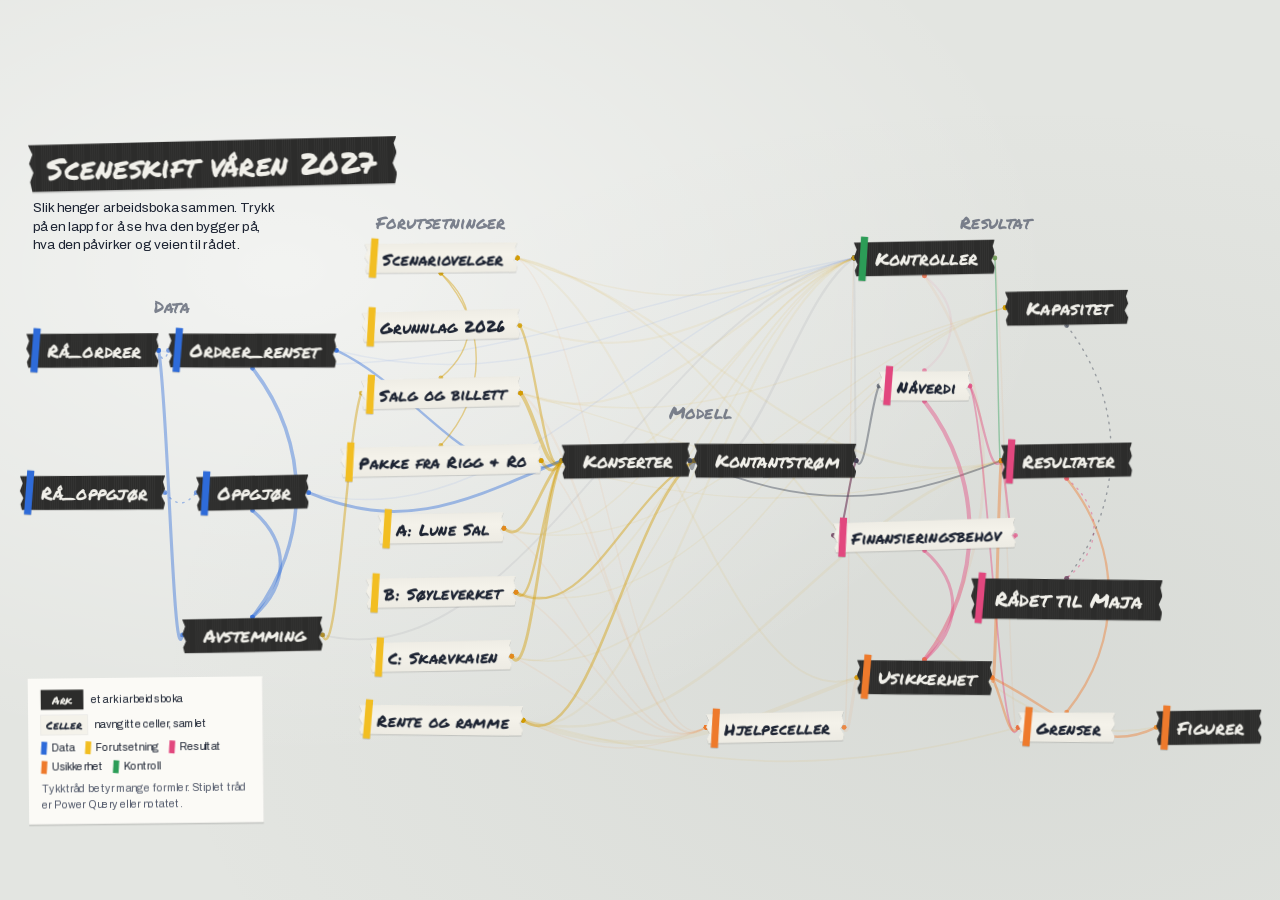
==== site/tavla.html @ 6a5ffc37 "Tavla: «Hva vi har gjort» med tall fra arbeidsboka for hver lapp, felles med turen Co-Authored-By: C" ====
<!doctype html>
<html lang="nb">
<head>
<meta charset="utf-8">
<meta name="viewport" content="width=device-width, initial-scale=1">
<title>Sceneskift: tavla</title>
<link rel="stylesheet" href="style.css">
<link rel="stylesheet" href="detaljer.css">
</head>
<body>
<main class="rom">
  <div class="scene" id="scene">
    <div class="tavle" id="tavle" aria-label="Tavle med arkene og forutsetningene i arbeidsboka">
      <svg class="trader" id="trader" aria-hidden="true"></svg>

      <header class="tittel">
        <h1 class="gaffa-stor"><span>Sceneskift våren 2027</span></h1>
        <p class="tittel-under">Slik henger arbeidsboka sammen. Trykk på en lapp for å se hva den bygger på, hva den påvirker og veien til rådet.</p>
      </header>

      <p class="kolonne" style="left:242px; top:250px">Data</p>
      <p class="kolonne" style="left:620px; top:132px">Forutsetninger</p>
      <p class="kolonne" style="left:985px; top:400px">Modell</p>
      <p class="kolonne" style="left:1400px; top:132px">Resultat</p>

      <aside class="forklaring" aria-label="Slik leser du tavla">
        <p class="forklaring-rad"><span class="prove gaffa">Ark</span> et ark i arbeidsboka</p>
        <p class="forklaring-rad"><span class="prove hvit">Celler</span> navngitte celler, samlet</p>
        <ul class="farger">
          <li><i style="--c:var(--blaa)"></i>Data</li>
          <li><i style="--c:var(--gul)"></i>Forutsetning</li>
          <li><i style="--c:var(--rosa)"></i>Resultat</li>
          <li><i style="--c:var(--oransje)"></i>Usikkerhet</li>
          <li><i style="--c:var(--gronn)"></i>Kontroll</li>
        </ul>
        <p class="forklaring-tekst">Tykk tråd betyr mange formler. Stiplet tråd er Power Query eller notatet.</p>
      </aside>
    </div>
  </div>

  <section class="ark-panel" id="panel" aria-live="polite" hidden>
    <button class="lukk" id="lukk" type="button" aria-label="Lukk">×</button>
    <div id="panel-innhold"></div>
  </section>
</main>

<script src="data/graph.js"></script>
<script src="detaljer.js"></script>
<script src="app.js"></script>
</body>
</html>
---- site/style.css ----
@font-face {
  font-family: "Marker";
  src: url("fonts/permanent-marker.woff2") format("woff2");
  font-display: swap;
}
@font-face {
  font-family: "Archivo";
  src: url("fonts/archivo-latin.woff2") format("woff2");
  font-weight: 400 800;
  font-stretch: 62% 125%;
  font-display: swap;
}

:root {
  color-scheme: light;
  --tavle: #e3e5e1;
  --blekk: #1d2433;
  --blekk-svak: #555c6d;
  --strek: rgba(29, 36, 51, .12);
  --gaffa: #2c2c2b;
  --tape: #f4f2ea;
  --papir: #fbfaf6;
  --blaa: #2e6bd9;
  --gul: #f2be22;
  --rosa: #e2477e;
  --oransje: #ee7a2c;
  --gronn: #2c9d57;
  --pluss: #1f7a45;
  --minus: #b3263e;
  --panel-b: 460px;
}

* { box-sizing: border-box; }

html, body { margin: 0; height: 100%; }

body {
  background: var(--tavle);
  color: var(--blekk);
  font-family: "Archivo", system-ui, sans-serif;
  font-size: 17px;
  line-height: 1.5;
  overflow: hidden;
}

.rom { position: relative; height: 100vh; display: flex; }

/* Tavla har faste koordinater og skaleres for å passe skjermen */
.scene {
  position: relative;
  flex: 1;
  overflow: hidden;
  background:
    radial-gradient(ellipse at 22% 30%, rgba(255,255,255,.55), transparent 55%),
    radial-gradient(ellipse at 80% 75%, rgba(120,128,120,.10), transparent 60%),
    var(--tavle);
}
.sizer { position: absolute; left: 0; top: 0; pointer-events: none; }
.tavle {
  position: absolute;
  left: 0; top: 0;
  width: 1800px;
  height: 940px;
  transform-origin: 0 0;
  transition: transform .5s cubic-bezier(.3,.1,.2,1);
}
.trader {
  position: absolute;
  inset: 0;
  width: 1800px;
  height: 940px;
  overflow: visible;
}

/* Tittel */
.tittel { position: absolute; left: 40px; top: 34px; width: 520px; }
.gaffa-stor {
  display: inline-block;
  margin: 0;
  filter: drop-shadow(0 2px 0 rgba(0,0,0,.18));
  transform: rotate(-1.2deg);
}
.gaffa-stor span {
  display: block;
  padding: 12px 30px 10px 26px;
  background: var(--gaffa);
  background-image: repeating-linear-gradient(90deg, rgba(255,255,255,.035) 0 1px, transparent 1px 3px);
  color: #f1f0ea;
  font-family: "Marker", cursive;
  font-weight: 400;
  font-size: 42px;
  line-height: 1.1;
  clip-path: polygon(0 3%, 6px 22%, 1px 41%, 7px 60%, 2px 79%, 5px 100%, calc(100% - 3px) 97%, 100% 76%, calc(100% - 6px) 55%, 100% 33%, calc(100% - 4px) 14%, 100% 0);
}
.tittel-under {
  margin: 14px 0 0 6px;
  max-width: 32ch;
  font-size: 19px;
  line-height: 1.4;
}

/* Kolonneoverskrifter skrevet rett på tavla */
.kolonne {
  position: absolute;
  margin: 0;
  transform: translateX(-50%);
  font-family: "Marker", cursive;
  font-size: 24px;
  color: var(--blekk-svak);
  opacity: .75;
  transition: opacity .2s ease;
}

/* Lappene */
.lapp {
  position: absolute;
  transform: translate(-50%, -50%) rotate(var(--rot, 0deg));
  border: 0;
  padding: 0;
  background: none;
  cursor: pointer;
  font: inherit;
  color: inherit;
  filter: drop-shadow(0 1.5px 0 rgba(0,0,0,.2));
  transition: opacity .2s ease, transform .2s ease;
}
.lapp-wrap { position: relative; display: block; }
.lapp-tekst {
  display: block;
  padding: 10px 20px 8px 26px;
  font-family: "Marker", cursive;
  font-size: 23px;
  line-height: 1.1;
  white-space: nowrap;
  clip-path: polygon(0 4%, 4px 24%, 0 46%, 5px 66%, 1px 84%, 3px 100%, calc(100% - 2px) 96%, 100% 78%, calc(100% - 5px) 58%, 100% 38%, calc(100% - 3px) 18%, 100% 0);
}
.lapp.hvit .lapp-tekst {
  background: var(--tape);
  background-image: linear-gradient(180deg, rgba(0,0,0,.025), transparent 40%, rgba(0,0,0,.03));
  color: var(--blekk);
}
.lapp.gaffa .lapp-tekst {
  background: var(--gaffa);
  background-image: repeating-linear-gradient(90deg, rgba(255,255,255,.035) 0 1px, transparent 1px 3px);
  color: #f1f0ea;
  font-size: 25px;
  padding: 12px 24px 10px 30px;
}
.lapp.stor .lapp-tekst { font-size: 28px; padding: 15px 28px 13px 34px; }

/* Biten med spike-tape som holder lappen oppe */
.lapp-flik {
  position: absolute;
  left: 8px;
  top: -6px;
  width: 10px;
  height: calc(100% + 12px);
  background: var(--c, transparent);
  transform: rotate(4deg);
}

.lapp:hover { transform: translate(-50%, -50%) rotate(var(--rot, 0deg)) scale(1.05); }
.lapp:focus-visible { outline: 3px solid var(--blekk); outline-offset: 5px; }
.lapp.valgt { transform: translate(-50%, -50%) rotate(0deg) scale(1.1); z-index: 3; }
.lapp.valgt .lapp-tekst { box-shadow: inset 0 -5px 0 var(--c, var(--blekk)); }
.tavle.fokus .lapp:not(.valgt):not(.nabo):not(.paa-vei):not(.tur-fokus) { opacity: .22; }
.tavle.fokus .kolonne, .tavle.fokus .forklaring, .tavle.fokus .tittel { opacity: .3; }
.tittel, .forklaring { transition: opacity .2s ease; }

/* Tråder */
.traad {
  fill: none;
  stroke-linecap: round;
  opacity: .42;
  transition: opacity .2s ease;
}
.traad.manuell { stroke-dasharray: 2 8; }
.traad.stille { opacity: .07; }
.tavle.fokus .traad { opacity: .04; }
.tavle.fokus .traad.inn,
.tavle.fokus .traad.ut { opacity: .9; }
.tavle.fokus .traad.vei { opacity: 1; }
.traad-vei { fill: none; stroke: var(--blekk); stroke-linecap: round; opacity: 0; pointer-events: none; }
.tavle.fokus .traad-vei.vei { opacity: .16; }
.traad-treff { fill: none; stroke: transparent; stroke-width: 16; cursor: help; }
.nal { opacity: .6; }
.tavle.fokus .nal { opacity: .06; }
.tavle.fokus .nal.aktiv { opacity: 1; }

.trader.tegn .traad {
  stroke-dasharray: var(--len);
  stroke-dashoffset: var(--len);
  animation: legg-kabel 1.1s cubic-bezier(.45,.05,.3,1) forwards;
  animation-delay: var(--delay);
}
.trader.tegn .traad.manuell { stroke-dasharray: 2 8; stroke-dashoffset: 0; animation: none; }
@keyframes legg-kabel { to { stroke-dashoffset: 0; } }

/* Forklaringen nederst til venstre */
.forklaring {
  position: absolute;
  left: 40px; top: 790px;
  width: 330px;
  padding: 16px 18px 10px;
  background: var(--papir);
  transform: rotate(-.6deg);
  filter: drop-shadow(0 2px 1px rgba(0,0,0,.15));
  font-size: 15px;
}
.forklaring-rad { margin: 0 0 8px; display: flex; align-items: center; gap: 10px; }
.prove {
  display: inline-block;
  min-width: 60px;
  padding: 3px 8px 2px;
  font-family: "Marker", cursive;
  font-size: 15px;
  text-align: center;
}
.prove.gaffa { background: var(--gaffa); color: #f1f0ea; }
.prove.hvit { background: var(--tape); box-shadow: 0 0 0 1px rgba(0,0,0,.08); }
.farger { list-style: none; margin: 6px 0 8px; padding: 0; display: flex; flex-wrap: wrap; gap: 4px 14px; }
.farger li { display: flex; align-items: center; gap: 6px; }
.farger i { width: 8px; height: 18px; background: var(--c); transform: rotate(4deg); }
.forklaring-tekst { margin: 0 0 6px; color: var(--blekk-svak); }

/* Panelet */
.ark-panel {
  position: relative;
  flex: 0 0 var(--panel-b);
  height: 100vh;
  overflow-y: auto;
  padding: 40px 34px 48px;
  background: var(--papir);
  box-shadow: -1px 0 0 rgba(0,0,0,.08), -12px 0 24px -18px rgba(0,0,0,.25);
}
.ark-panel[hidden] { display: none; }
.lukk {
  position: absolute;
  top: 14px; right: 16px;
  width: 40px; height: 40px;
  border: 0;
  background: none;
  font-size: 30px;
  line-height: 1;
  color: var(--blekk-svak);
  cursor: pointer;
}
.lukk:focus-visible { outline: 3px solid var(--blekk); }

.p-type { display: flex; align-items: center; gap: 8px; margin: 0 0 6px; font-size: 15px; color: var(--blekk-svak); }
.p-type i, .kobling i, .steg i { flex: 0 0 8px; width: 8px; height: 18px; background: var(--c); transform: rotate(4deg); }
.p-tittel { margin: 0 0 12px; font-family: "Marker", cursive; font-weight: 400; font-size: 36px; line-height: 1.1; }
.p-desc { margin: 0 0 10px; font-size: 18px; max-width: 40ch; }
.p-meta { margin: 0; font-size: 14px; color: var(--blekk-svak); }

.seksjon { margin-top: 30px; }
.p-h {
  margin: 0 0 10px;
  font-size: 15px;
  font-weight: 700;
  font-stretch: 88%;
  letter-spacing: .01em;
}
.p-h small { font-weight: 400; color: var(--blekk-svak); }
.p-hjelp { margin: -4px 0 12px; font-size: 14px; color: var(--blekk-svak); }

/* Veien til rådet */
.vei { list-style: none; margin: 0; padding: 0; position: relative; }
.vei::before {
  content: "";
  position: absolute;
  left: 12px; top: 18px; bottom: 18px;
  border-left: 2px solid var(--blekk);
  opacity: .25;
}
.steg {
  position: relative;
  display: flex;
  align-items: center;
  gap: 12px;
  width: 100%;
  padding: 6px 0;
  border: 0;
  background: none;
  font: inherit;
  color: inherit;
  text-align: left;
  cursor: pointer;
}
.steg b {
  flex: 0 0 26px;
  height: 26px;
  border-radius: 50%;
  background: var(--papir);
  box-shadow: 0 0 0 2px var(--blekk);
  font-size: 13px;
  line-height: 26px;
  text-align: center;
  font-variant-numeric: tabular-nums;
}
.steg.her b { background: var(--blekk); color: var(--papir); }
.steg span { flex: 1; }
.steg small { color: var(--blekk-svak); font-size: 13px; }
.steg:hover span { text-decoration: underline; text-underline-offset: 3px; }
.steg:focus-visible { outline: 3px solid var(--blekk); outline-offset: 2px; }

/* Slik regnes det */
.slik { margin: 0; padding-left: 22px; }
.slik li { margin-bottom: 6px; }
.slik li::marker { color: var(--blekk-svak); }

/* Tabeller */
.tabell { width: 100%; border-collapse: collapse; font-size: 15px; font-variant-numeric: tabular-nums; }
.tabell th { padding: 6px 0 6px 8px; font-weight: 600; font-size: 13px; color: var(--blekk-svak); text-align: right; border-bottom: 1px solid var(--strek); }
.tabell th:first-child, .tabell td:first-child { text-align: left; padding-left: 0; }
.tabell td { padding: 7px 0 7px 8px; text-align: right; border-bottom: 1px solid var(--strek); white-space: nowrap; }
.tabell td:first-child { white-space: normal; }
.tabell .pluss { color: var(--pluss); }
.tabell .minus { color: var(--minus); }
.tabell + .tabell { margin-top: 22px; }
.tabell .rad-tittel td { padding-top: 14px; font-weight: 600; border-bottom: 0; }

/* Koblinger */
.koblinger { list-style: none; margin: 0; padding: 0; }
.koblinger li { border-top: 1px solid var(--strek); }
.kobling {
  display: flex;
  width: 100%;
  align-items: center;
  gap: 10px;
  padding: 9px 0;
  border: 0;
  background: none;
  font: inherit;
  color: inherit;
  text-align: left;
  cursor: pointer;
}
.kobling span { flex: 1; }
.kobling small { color: var(--blekk-svak); font-size: 14px; white-space: nowrap; }
.kobling:hover span { text-decoration: underline; text-underline-offset: 3px; }
.kobling:focus-visible { outline: 3px solid var(--blekk); outline-offset: 2px; }
.tom { margin: 0; font-size: 15px; color: var(--blekk-svak); }

/* Utvidbare detaljer */
details { border-top: 1px solid var(--strek); }
details > summary { list-style: none; cursor: pointer; }
details > summary::-webkit-details-marker { display: none; }
.celle-sum { display: flex; align-items: baseline; gap: 12px; padding: 9px 0; }
.celle-sum span { flex: 1; }
.celle-sum strong { font-weight: 600; font-variant-numeric: tabular-nums; white-space: nowrap; }
.celle-detalj, .eks { margin: 0 0 10px; font-size: 13.5px; color: var(--blekk-svak); word-break: break-word; }
.celle-detalj code, .eks code { font-family: inherit; color: var(--blekk); }
details[open] .celle-sum span { text-decoration: underline; text-underline-offset: 3px; }

/* Øvingsspørsmål */
.ovelse { padding: 16px 18px; background: var(--tape); }
.ovelse p { margin: 0; font-weight: 600; }
.ovelse details { border: 0; margin-top: 10px; }
.ovelse summary { display: inline-block; font-size: 15px; text-decoration: underline; text-underline-offset: 3px; }
.ovelse details p { margin-top: 8px; font-weight: 400; }

.p-fot { margin-top: 34px; font-size: 13px; color: var(--blekk-svak); }

.tips {
  position: fixed;
  z-index: 10;
  max-width: 340px;
  padding: 8px 10px;
  background: var(--blekk);
  color: #f1f0ea;
  font-size: 14px;
  line-height: 1.35;
  pointer-events: none;
}
.tips code { display: block; margin-top: 4px; font-family: inherit; opacity: .8; word-break: break-word; }

/* Hva vi har gjort: tallene fra arbeidsboka i panelet */
@media (min-width: 761px) { .ark-panel.bred { flex-basis: min(660px, 50vw); } }
.gjort { margin: 0 0 16px; padding-left: 20px; }
.gjort li { margin-bottom: 6px; }
.gjort li::marker { color: var(--blekk-svak); }
.tk-detalj { overflow-x: auto; }
.ark-panel .tk-tabell { font-size: 14px; }
.ark-panel .tk-tabell.tett { font-size: 13px; }
.ark-panel .tk-tabell tr.hode th { font-size: 15px; }
.ark-panel .tk-tabell tr.sum td, .ark-panel .tk-tabell tr.sum th { font-size: 15px; }
.ark-panel .tk-tabell td, .ark-panel .tk-tabell th { white-space: nowrap; }
.ark-panel .tk-tabell td.begrunnelse { max-width: none; min-width: 220px; white-space: normal; }
.ark-panel .tk-tittel { font-size: 17px; }
.ark-panel .tk-linje { grid-template-columns: 130px 1fr; font-size: 14px; }
.ark-panel .tk-linje b { font-size: 17px; }
.ark-panel .tk-liten { font-size: 13px; }
.ark-panel .tk-chips { grid-template-columns: repeat(3, 1fr); }
.ark-panel .tk-side-om-side { grid-template-columns: 1fr; }
.ark-panel .tk-saldo { max-width: 440px; }
.ark-panel .tk-kontroller { columns: 1; }
.ark-panel .tk-sal img { height: 200px; }

@media (max-width: 760px) {
  body { overflow: auto; }
  .rom { flex-direction: column; height: auto; }
  .scene { flex: none; height: 58vh; overflow: auto; }
  .ark-panel { flex: none; width: 100%; height: auto; min-height: 42vh; padding: 28px 16px 40px; }
}
@media (max-width: 760px) {
  body.tur-modus { overflow: hidden; }
  .tur-modus .rom { flex-direction: row; height: 100vh; }
  .tur-modus .scene { flex: 1; height: auto; overflow: hidden; }
  .tur-modus .ark-panel { display: none; }
}

@media (prefers-reduced-motion: reduce) {
  .tavle, .lapp, .traad, .kolonne, .tittel, .forklaring { transition: none; }
  .trader.tegn .traad { animation: none; stroke-dashoffset: 0; stroke-dasharray: none; }
  .trader.tegn .traad.manuell { stroke-dasharray: 2 8; }
}

/* Turmodus: styrt fra presentasjonen */
.tur-modus .tittel, .tur-modus .forklaring { display: none; }
.tur-modus .lapp { pointer-events: none; }
.tur-modus .tavle { transition: transform 1.2s cubic-bezier(.65, 0, .35, 1); }
.tur-modus .lapp, .tur-modus .traad, .tur-modus .nal { transition: opacity .6s ease, transform .6s ease; }
@media (prefers-reduced-motion: reduce) {
  .tur-modus .tavle, .tur-modus .lapp, .tur-modus .traad, .tur-modus .nal { transition: none; }
}
---- site/detaljer.css ----
/* Kort med tall fra arbeidsboka. Brukes i turen (presentasjonen) og i panelet på tavla */
.tk-tittel { margin: 0 0 8px; font-family: "Marker", cursive; font-size: 21px; }
.tk-tittel:not(:first-child) { margin-top: 16px; }
.tk-linjer { display: grid; gap: 2px; }
.tk-linje { display: grid; grid-template-columns: 150px 1fr; gap: 12px; align-items: baseline; padding: 5px 0; border-top: 1px solid var(--strek); font-size: 16px; }
.tk-linje b { font-size: 22px; font-weight: 800; font-stretch: 90%; font-variant-numeric: tabular-nums; white-space: nowrap; }
.tk-linje span { color: var(--blekk-svak); }
.tk-linje.minus b { color: var(--minus); }
.tk-linje.pluss b { color: var(--gronn); }
.tk-linje.sum b { border-top: 2px solid var(--blekk); }
.tk-tabell { width: 100%; border-collapse: collapse; font-size: 18px; font-variant-numeric: tabular-nums; }
.tk-tabell th, .tk-tabell td { padding: 6px 4px; border-top: 1px solid var(--strek); text-align: right; }
.tk-tabell th:first-child { text-align: left; font-weight: 400; color: var(--blekk-svak); }
.tk-tabell tr.hode th { border-top: 0; font-family: "Marker", cursive; font-weight: 400; font-size: 19px; color: var(--blekk); }
.tk-tabell tr.sum td, .tk-tabell tr.sum th { border-top: 2px solid var(--blekk); font-weight: 800; font-size: 22px; color: var(--blekk); }
.tk-tabell .rod { color: var(--minus); font-weight: 700; }
.tk-tabell .gronn { color: var(--gronn); }
.tk-liten { margin: 12px 0 0; font-size: 15px; line-height: 1.4; color: var(--blekk-svak); }
.tk-tekst { margin: 0; font-size: 18px; line-height: 1.4; }
.tk-svar { margin: 14px 0 0; font-family: "Marker", cursive; font-size: 30px; }
.tk-svar b { display: inline-block; padding: 4px 16px 0; background: var(--gaffa); color: #f1f0ea; font-weight: 400; transform: rotate(-2deg); }
.tk-farger { display: flex; flex-wrap: wrap; gap: 8px 18px; margin: 0; padding: 0; list-style: none; font-size: 17px; }
.tk-farger li { display: flex; align-items: center; gap: 8px; }
.tk-farger li::before { content: ""; width: 10px; height: 22px; background: var(--c); transform: rotate(4deg); }
.tk-vei { margin: 0; padding-left: 26px; font-size: 18px; line-height: 1.55; }
.tk-saldo { display: block; width: 100%; height: auto; }
.tk-saldo .aks { font-size: 12px; fill: var(--blekk-svak); }
.tk-saldo .akse { stroke: var(--blekk); stroke-opacity: .25; }
.tk-saldo .rutenett { stroke: var(--blekk); stroke-opacity: .07; }
.tk-saldo .rammestrek { stroke: var(--minus); stroke-width: 2; stroke-dasharray: 6 5; }
.tk-saldo .ille { fill: rgba(179, 38, 62, .09); }
.tk-saldo path { fill: none; stroke: var(--blekk); stroke-width: 2.2; stroke-linejoin: round; }
.tk-saldo .linje-a { stroke-dasharray: 2 5; stroke-linecap: round; }
.tk-saldo .linje-c { stroke-dasharray: 9 5; }
.tk-saldo .linje-b { stroke: var(--minus); stroke-width: 3.2; }
.tk-saldo .merke { font-family: "Marker", cursive; font-size: 15px; fill: var(--blekk); }
.tk-saldo .bunn { fill: var(--minus); }
.tk-tabell.tett { font-size: 15px; }
.tk-tabell.tett th, .tk-tabell.tett td { padding: 3px 6px; }
.tk-tabell tr.merket th, .tk-tabell tr.merket td { background: rgba(242,190,34,.25); }
.tk-tabell tr.avvik th, .tk-tabell tr.avvik td { background: rgba(179,38,62,.08); }
.tk-tabell tr.avbrutt td, .tk-tabell tr.avbrutt th { color: var(--minus); text-decoration: line-through; }
.tk-tabell tr.graa td, .tk-tabell tr.graa th, .tk-tabell td.graa { color: var(--blekk-svak); opacity: .7; }
.tk-tabell td.begrunnelse { text-align: left; font-size: 12.5px; line-height: 1.3; color: var(--blekk-svak); max-width: 420px; }
.tk-tabell td.svak { color: var(--blekk-svak); font-size: 13px; }
.tk-tabell td.bunn { font-weight: 800; box-shadow: inset 0 -2px 0 currentColor; }
.tk-tabell td:has(.bt-stolpe) { width: 45%; text-align: left; }
.tk-chips { display: grid; grid-template-columns: repeat(4, 1fr); gap: 5px; margin-bottom: 4px; }
.chip { padding: 4px 8px 3px; background: rgba(179,38,62,.07); border-left: 4px solid var(--minus); font-size: 12.5px; line-height: 1.25; }
.chip b { display: block; font-size: 14px; font-variant-numeric: tabular-nums; }
.chip span { color: var(--blekk-svak); }
.chip.dup { background: rgba(238,122,44,.1); border-left-color: #ee7a2c; }
.bt-stolpe { display: flex; height: 18px; margin: 4px 0; overflow: hidden; }
.tk-tabell .bt-stolpe { height: 12px; margin: 0; }
.bt-stolpe span { display: block; height: 100%; }
.bt-forklaring { display: flex; flex-wrap: wrap; gap: 4px 16px; margin: 4px 0 0; padding: 0; list-style: none; font-size: 14px; color: var(--blekk-svak); }
.bt-forklaring li { display: flex; align-items: center; gap: 6px; }
.bt-forklaring li::before { content: ""; width: 12px; height: 12px; background: var(--c); }
.tk-side-om-side { display: grid; grid-template-columns: 1fr 1fr; gap: 20px; align-items: start; }
.tk-saler { display: grid; grid-template-columns: repeat(3, 1fr); gap: 16px; }
.tk-sal img { display: block; width: 100%; height: 120px; object-fit: cover; }
.tk-sal h3 { margin: 8px 0 4px; font-family: "Marker", cursive; font-weight: 400; font-size: 21px; }
.tk-sal ul { margin: 0; padding: 0; list-style: none; font-size: 15px; line-height: 1.35; }
.tk-sal li.stor { font-size: 22px; font-weight: 800; font-stretch: 90%; }
.tk-kontroller { columns: 2; column-gap: 26px; margin: 0; padding: 0; list-style: none; font-size: 13.5px; line-height: 1.3; }
.tk-kontroller li { display: flex; gap: 8px; padding: 2px 0; break-inside: avoid; }
.tk-kontroller .nr { flex: none; width: 24px; text-align: right; font-weight: 700; font-variant-numeric: tabular-nums; }
.tk-kontroller li.ok .nr { color: var(--gronn); }
.tk-kontroller li.feil { color: var(--minus); }
.tk-regler { display: grid; gap: 10px; }
.tk-regel { display: grid; grid-template-columns: 110px 1fr; column-gap: 16px; padding: 10px 0; border-top: 1px solid var(--strek); }
.tk-regel .valg { grid-row: span 2; align-self: center; justify-self: start; padding: 6px 14px 3px; background: rgba(29,36,51,.08); font-family: "Marker", cursive; font-weight: 400; font-size: 26px; }
.tk-regel.anbefalt .valg { background: var(--gaffa); color: #f1f0ea; }
.tk-regel .navn { margin: 0; font-weight: 700; font-size: 17px; }
.tk-regel p { margin: 0; font-size: 15px; line-height: 1.35; color: var(--blekk-svak); }
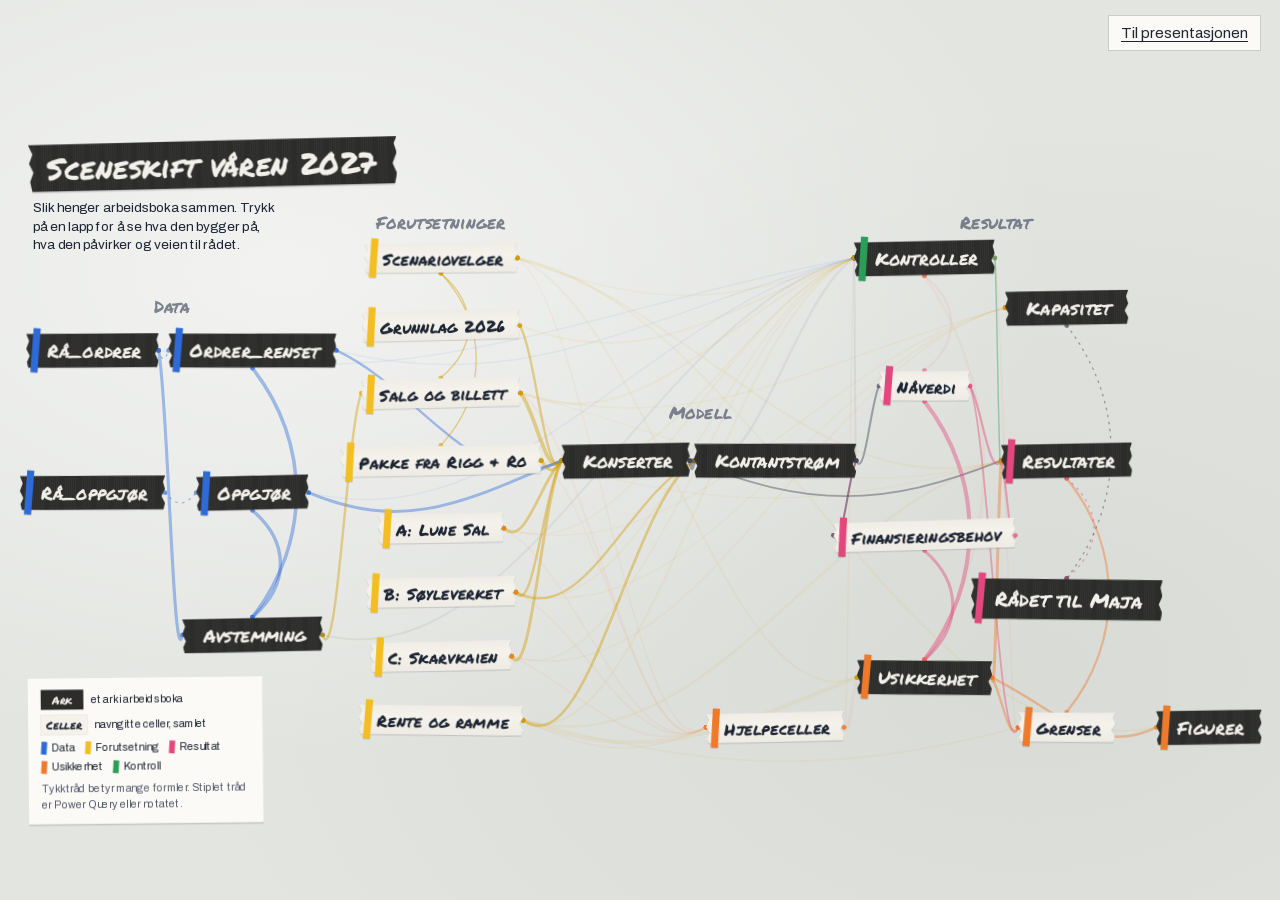
==== commit 2317e256: "Lenke fra tavla tilbake til presentasjonen, tavla og Konsertplan åpnes i samme fane Co-Authored-By: " ====
--- a/site/tavla.html
+++ b/site/tavla.html
@@ -36,6 +36,7 @@
         <p class="forklaring-tekst">Tykk tråd betyr mange formler. Stiplet tråd er Power Query eller notatet.</p>
       </aside>
     </div>
+    <a class="til-presentasjon" id="til-presentasjon" href="index.html#2">Til presentasjonen</a>
   </div>
 
   <section class="ark-panel" id="panel" aria-live="polite" hidden>
--- a/site/style.css
+++ b/site/style.css
@@ -222,6 +222,19 @@
 .farger li { display: flex; align-items: center; gap: 6px; }
 .farger i { width: 8px; height: 18px; background: var(--c); transform: rotate(4deg); }
 .forklaring-tekst { margin: 0 0 6px; color: var(--blekk-svak); }
+
+.til-presentasjon {
+  position: absolute;
+  right: 20px; top: 16px;
+  z-index: 5;
+  padding: 6px 12px 5px;
+  background: var(--papir);
+  box-shadow: 0 0 0 1px var(--strek);
+  font-size: 15px;
+  color: var(--blekk);
+  text-underline-offset: 3px;
+}
+.tur-modus .til-presentasjon { display: none; }
 
 /* Panelet */
 .ark-panel {
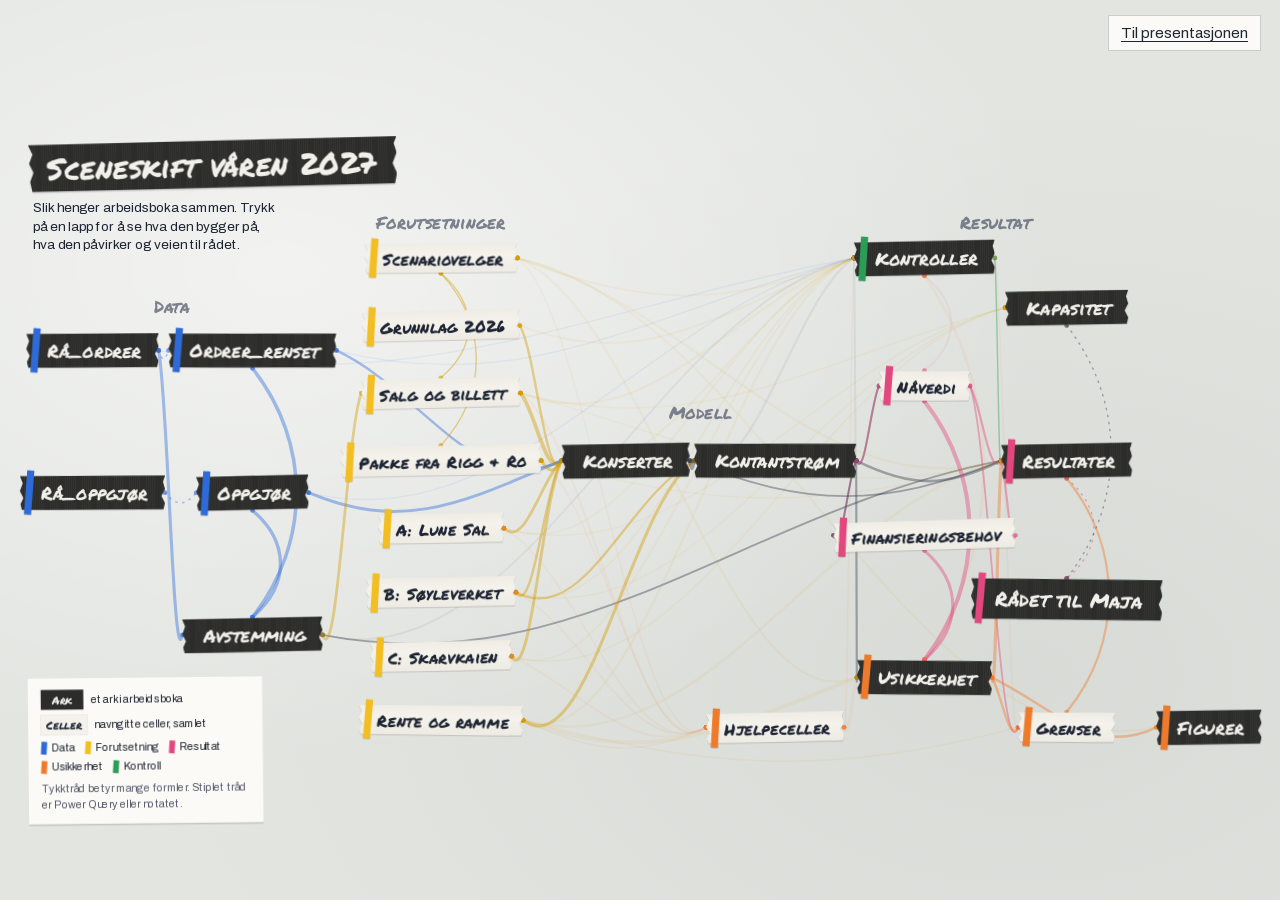
==== commit 286f6bfb: "Retting: versjonsmerke på CSS og JS, så nettleseren ikke blander ny side med gammelt stilark fra hur" ====
--- a/site/tavla.html
+++ b/site/tavla.html
@@ -4,8 +4,8 @@
 <meta charset="utf-8">
 <meta name="viewport" content="width=device-width, initial-scale=1">
 <title>Sceneskift: tavla</title>
-<link rel="stylesheet" href="style.css">
-<link rel="stylesheet" href="detaljer.css">
+<link rel="stylesheet" href="style.css?v=20261117c">
+<link rel="stylesheet" href="detaljer.css?v=20261117c">
 </head>
 <body>
 <main class="rom">
@@ -45,8 +45,8 @@
   </section>
 </main>
 
-<script src="data/graph.js"></script>
-<script src="detaljer.js"></script>
-<script src="app.js"></script>
+<script src="data/graph.js?v=20261117c"></script>
+<script src="detaljer.js?v=20261117c"></script>
+<script src="app.js?v=20261117c"></script>
 </body>
 </html>
--- a/site/style.css
+++ b/site/style.css
@@ -437,3 +437,18 @@
 @media (prefers-reduced-motion: reduce) {
   .tur-modus .tavle, .tur-modus .lapp, .tur-modus .traad, .tur-modus .nal { transition: none; }
 }
+
+/* Turen: veien fra data til råd går gjennom titlene på de fire delene */
+.rute-linje { display: none; }
+.tavle.rute .rute-linje { display: inline; }
+.rute-linje path { fill: none; stroke: var(--gaffa); stroke-width: 9; stroke-linecap: round; stroke-linejoin: round; opacity: .85; }
+.tavle.rute .traad { opacity: .18; }
+.tavle.rute .lapp:not(.valgt) { opacity: .6; }
+.tavle.rute .kolonne {
+  z-index: 2;
+  opacity: 1;
+  padding: 6px 16px 3px;
+  background: var(--gaffa);
+  color: #f1f0ea;
+  font-size: 30px;
+}
--- a/site/detaljer.css
+++ b/site/detaljer.css
@@ -73,3 +73,18 @@
 .tk-regel.anbefalt .valg { background: var(--gaffa); color: #f1f0ea; }
 .tk-regel .navn { margin: 0; font-weight: 700; font-size: 17px; }
 .tk-regel p { margin: 0; font-size: 15px; line-height: 1.35; color: var(--blekk-svak); }
+.tk-billettvei { margin-top: 14px; gap: 28px; }
+.tk-billettvei .tk-linje { grid-template-columns: 82px 1fr; gap: 10px; padding: 3px 0; font-size: 15px; }
+.tk-billettvei .tk-linje b { font-size: 19px; text-align: right; }
+.tk-billettvei .bt-stolpe { height: 22px; }
+.tk-billettvei .bt-forklaring { font-size: 15px; }
+.tk-navn .tk-linje { grid-template-columns: 215px 1fr; }
+.tk-navn .tk-linje b { font-size: 20px; }
+.tk-stablet { display: grid; gap: 14px; }
+.tk-saldo.bred .aks { font-size: 15px; }
+.tk-saldo.bred .merke { font-size: 22px; }
+.tk-saldo.bred path { stroke-width: 3; }
+.tk-saldo.bred .linje-b { stroke-width: 4.2; }
+.tk-saldo.bred .bunn { r: 7px; }
+.tk-stablet .tk-tabell.tett { font-size: 17px; }
+.tk-stablet .tk-tabell.tett th, .tk-stablet .tk-tabell.tett td { padding: 3px 10px; }
